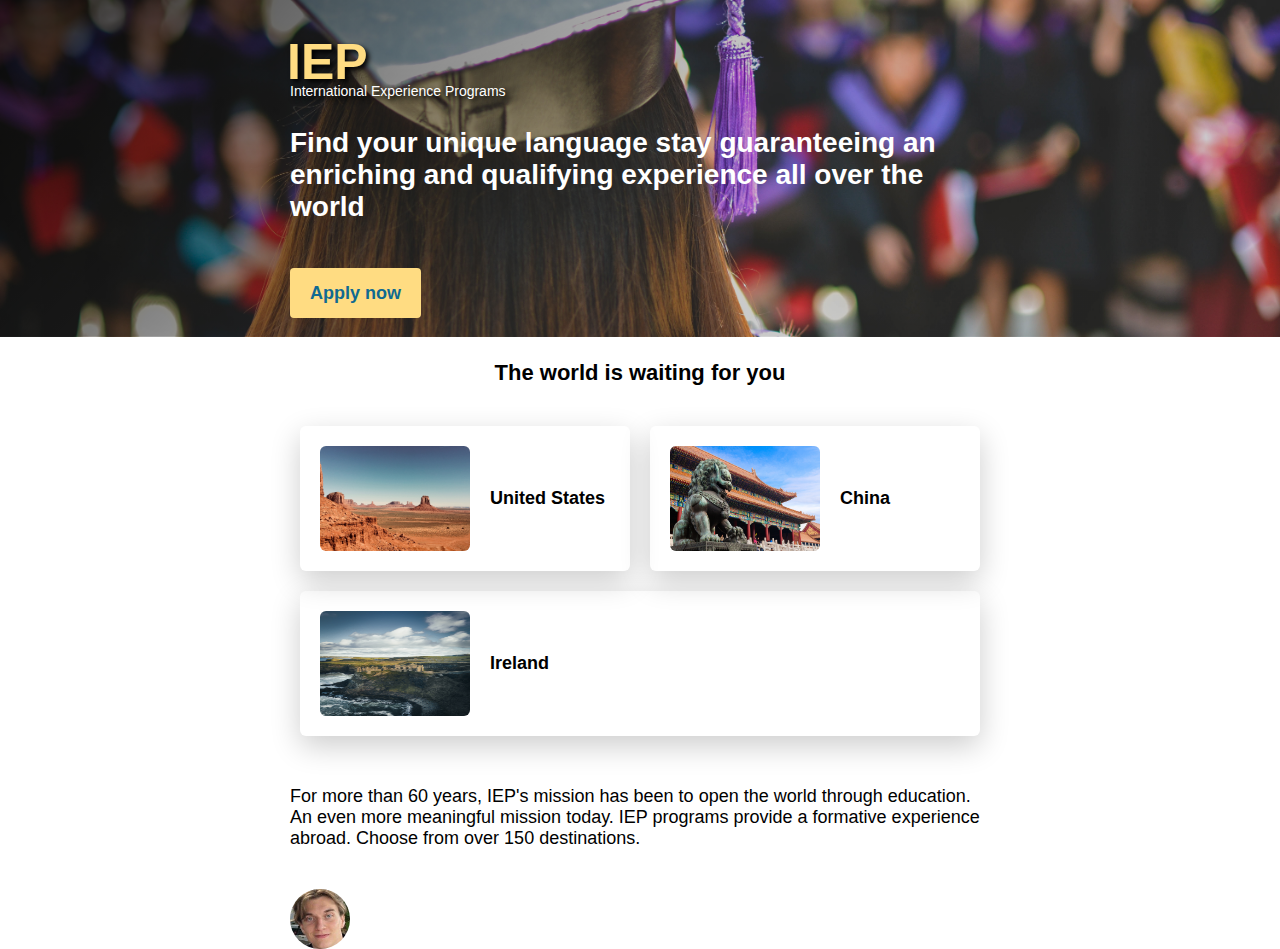
==== index.html @ 4872ecfe "Add files via upload" ====
<!DOCTYPE html>

<html>
	
	<head>
		<title>IEP</title>
		<meta charset="utf-8">
		<link rel="stylesheet" href="css/style.css">
	</head>

	<body>

	<div class="banner">
		<div class="container">
			<h1>IEP</h1>
			<h2>International Experience Programs</h2>
			<h3>Find your unique language stay guaranteeing an enriching and qualifying experience all over the world</h3>
			<a href="#" class="btn-yellow">Apply now</a>
		</div>
	</div>

	<div class="container">
		<h4>The world is waiting for you</h4>
	
	<div class="cards">
		<div class="card">
			<img src="images/usa.jpg" alt="United States">
			<h5>United States</h5>
		</div>
		<div class="card">
			<img src="images/china.jpg" alt="China">
			<h5>China</h5>
		</div>
		<div class="card">
			<img src="images/ireland.jpg" alt="Ireland">
			<h5>Ireland</h5>
		</div>
		<p>For more than 60 years, IEP's mission has been to open the world through education. An even more meaningful mission today. IEP programs provide a formative experience abroad. Choose from over 150 destinations.</p>
		<img class="avatar" src="images/avatar.jpg" alt="Lucas Broissand">
	</div>
	</div>
	
	<div data-tf-live="01HDD0QZW6WCJYJJK4FYG701T2"></div><script src="//embed.typeform.com/next/embed.js"></script>

	</body>


</html>
---- css/style.css ----
@import url("https://fonts.googleapis.com/css2?family=Inter:wght@500;600;700;800&family=Roboto:wght@300;400;500;700&display=swap">);

@import url("components/container.css");
@import url("components/avatar.css");
@import url("components/button.css");
@import url("components/banner.css");
@import url("components/card.css");

body {
	font-family: 'Roboto', sans-serif;
	font-size: 18px;
	margin: 0px;
}

h1 {
	font-family: 'inter', sans-serif;
	font-size: 64px;
	font-weight: bold;
}

h2 {
	font-family: 'inter', sans-serif;
	font-size: 14px;
	font-weight: bold;
}

h4 {
	font-family: 'Roboto', sans-serif;
	font-size: 22px;
	font-weight: bold;
	margin: 100px 0px;
    text-align: center;
}

a {
	text-decoration: none;
}

p {
	margin: 40px 0px;
}
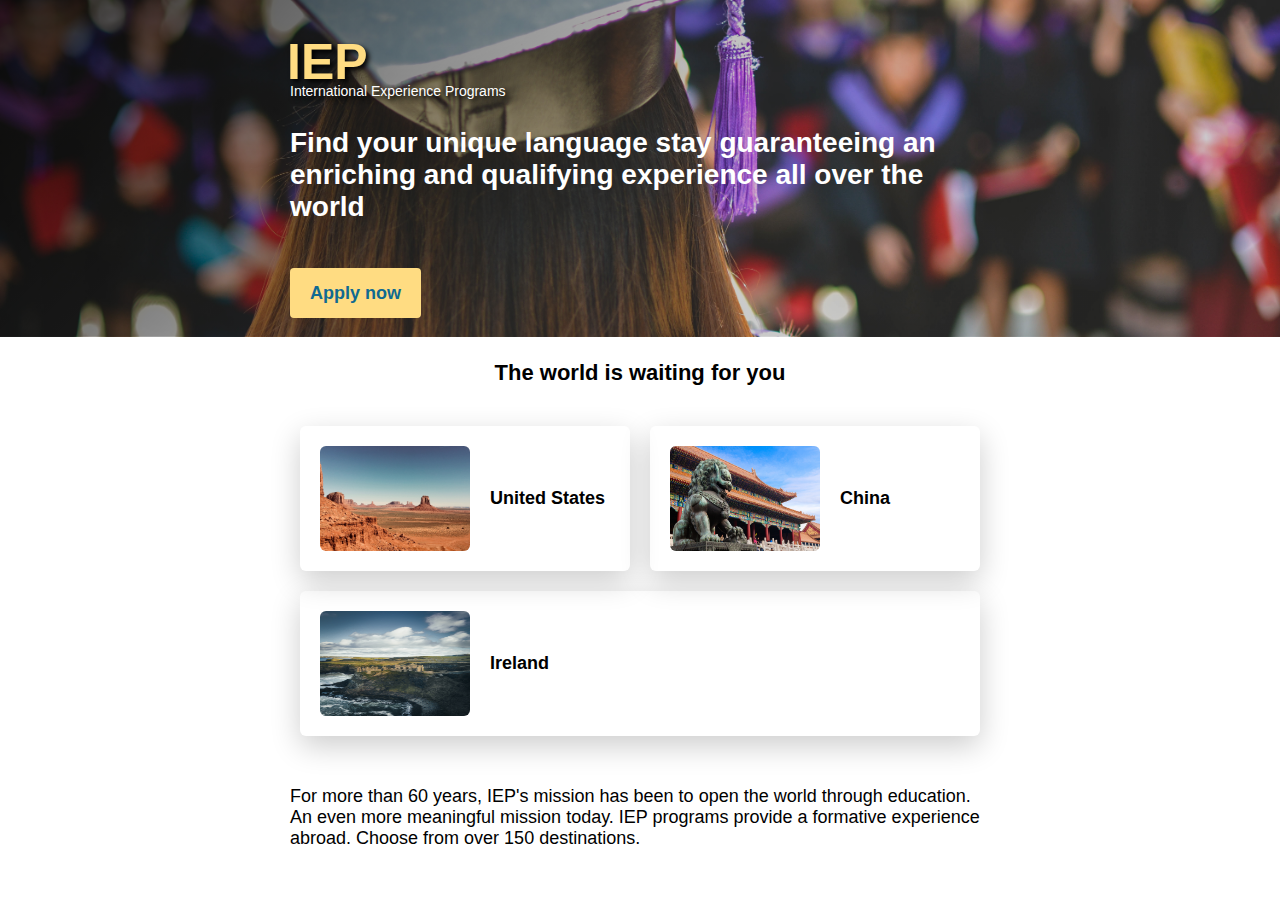
==== commit 785fcec1: "Add files via upload" ====
--- a/index.html
+++ b/index.html
@@ -36,7 +36,6 @@
 			<h5>Ireland</h5>
 		</div>
 		<p>For more than 60 years, IEP's mission has been to open the world through education. An even more meaningful mission today. IEP programs provide a formative experience abroad. Choose from over 150 destinations.</p>
-		<img class="avatar" src="images/avatar.jpg" alt="Lucas Broissand">
 	</div>
 	</div>
 	
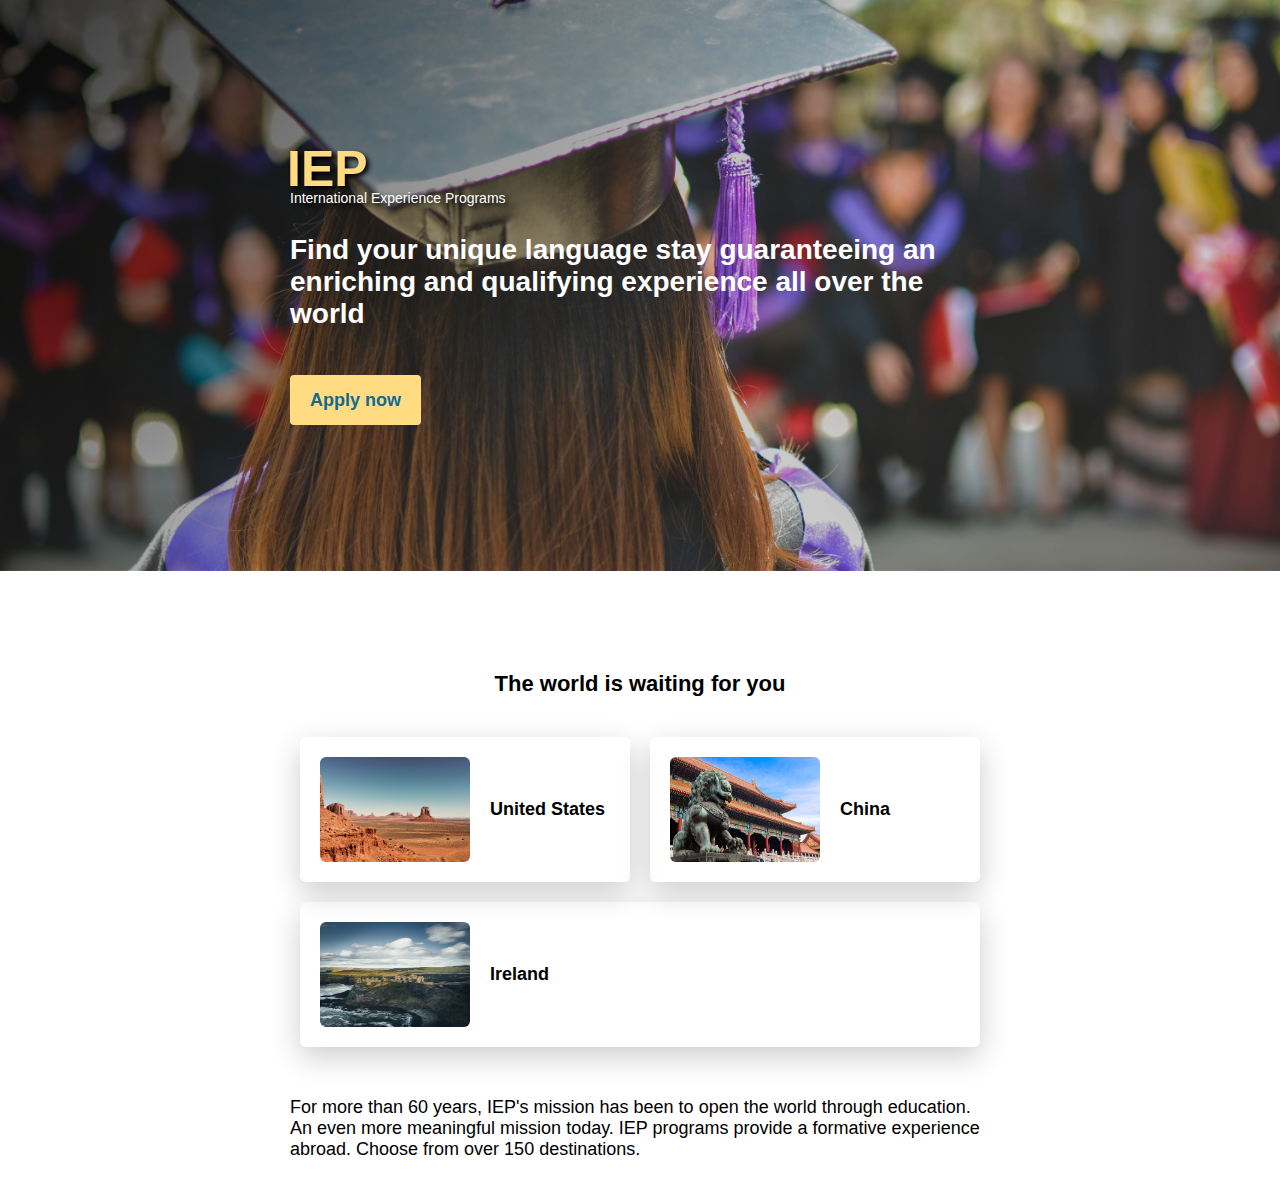
==== commit 71c04f93: "Add files via upload" ====
--- a/index.html
+++ b/index.html
@@ -15,7 +15,7 @@
 			<h1>IEP</h1>
 			<h2>International Experience Programs</h2>
 			<h3>Find your unique language stay guaranteeing an enriching and qualifying experience all over the world</h3>
-			<a href="#" class="btn-yellow">Apply now</a>
+			<a href="#apply-section" class="btn-yellow">Apply now</a>
 		</div>
 	</div>
 
@@ -38,9 +38,10 @@
 		<p>For more than 60 years, IEP's mission has been to open the world through education. An even more meaningful mission today. IEP programs provide a formative experience abroad. Choose from over 150 destinations.</p>
 	</div>
 	</div>
+	<div id="apply-section">
+		<div data-tf-live="01HDD0QZW6WCJYJJK4FYG701T2"></div><script src="//embed.typeform.com/next/embed.js"></script>
+	</div>
 	
-	<div data-tf-live="01HDD0QZW6WCJYJJK4FYG701T2"></div><script src="//embed.typeform.com/next/embed.js"></script>
-
 	</body>
 
 
